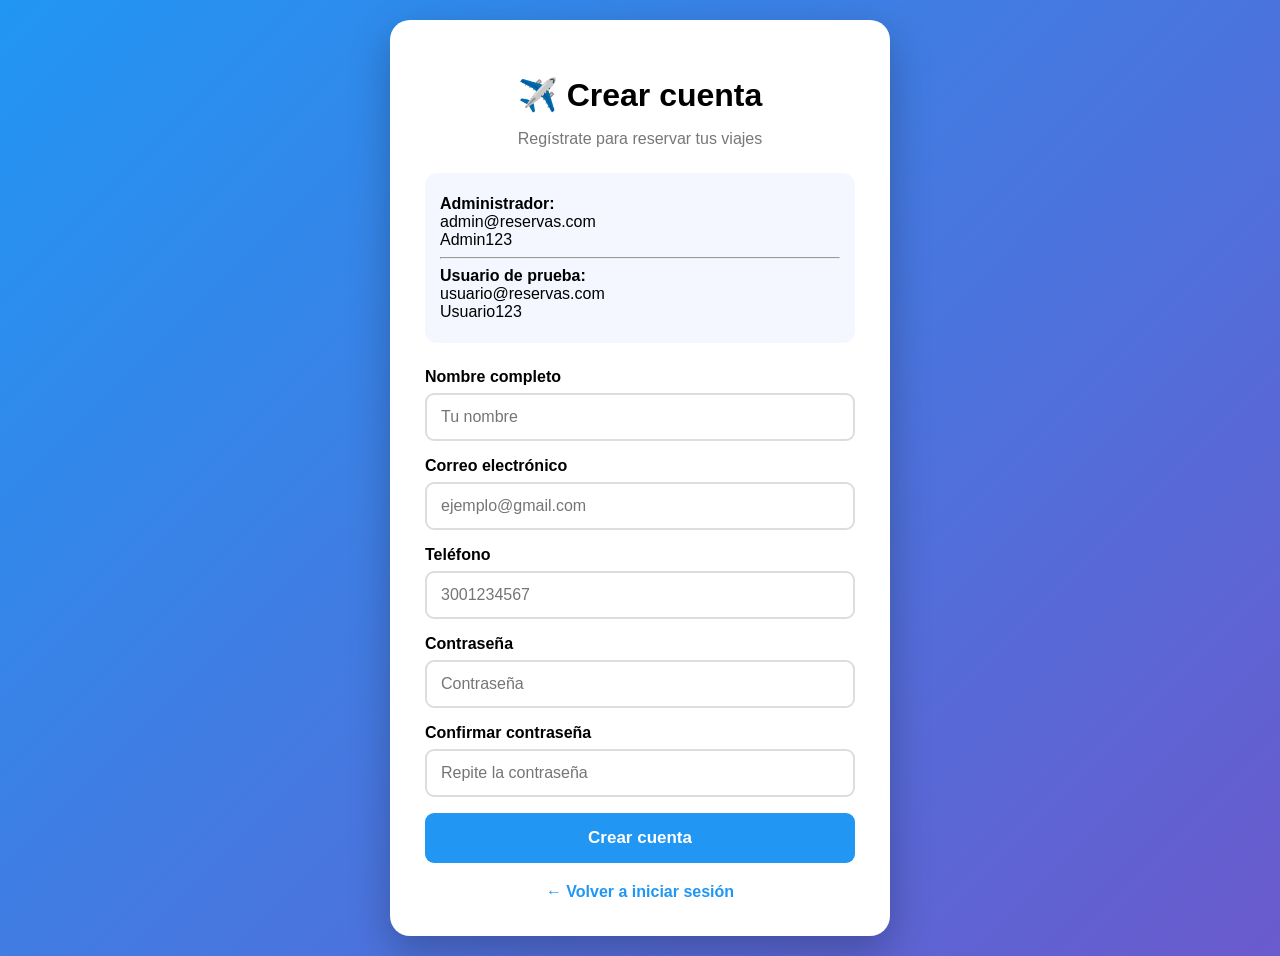
==== registro.html @ ed69d02f "Add files via upload" ====
<!DOCTYPE html>
<html lang="es">
<head>
    <meta charset="UTF-8">
    <meta name="viewport" content="width=device-width, initial-scale=1.0">
    <title>Crear cuenta</title>

    <style>
        * {
            box-sizing: border-box;
        }

        body {
            margin: 0;
            min-height: 100vh;
            font-family: Arial, sans-serif;
            background: linear-gradient(135deg, #2196f3, #6a5acd);
            display: flex;
            justify-content: center;
            align-items: center;
            padding: 20px;
        }

        .box {
            width: 100%;
            max-width: 500px;
            background: white;
            padding: 35px;
            border-radius: 20px;
            box-shadow: 0 15px 40px rgba(0,0,0,.25);
        }

        h1 {
            text-align: center;
            margin-bottom: 10px;
        }

        .subtitulo {
            text-align: center;
            color: #777;
            margin-bottom: 25px;
        }

        .campo {
            margin-bottom: 16px;
        }

        label {
            display: block;
            margin-bottom: 7px;
            font-weight: bold;
        }

        input {
            width: 100%;
            height: 48px;
            padding: 0 14px;
            border: 2px solid #ddd;
            border-radius: 9px;
            font-size: 16px;
            color: #111;
            background: white;
            outline: none;
        }

        input:focus {
            border-color: #2196f3;
        }

        button {
            width: 100%;
            height: 50px;
            border: 0;
            border-radius: 9px;
            background: #2196f3;
            color: white;
            font-size: 17px;
            font-weight: bold;
            cursor: pointer;
        }

        button:hover {
            background: #1976d2;
        }

        #mensaje {
            text-align: center;
            margin-top: 15px;
            font-weight: bold;
        }

        .volver {
            text-align: center;
            margin-top: 20px;
        }

        .volver a {
            color: #2196f3;
            text-decoration: none;
            font-weight: bold;
        }

        .cuentas {
            background: #f4f7ff;
            padding: 15px;
            border-radius: 12px;
            margin-bottom: 25px;
        }

        .cuentas p {
            margin: 7px 0;
        }
    </style>
</head>

<body>

<div class="box">

    <h1>✈️ Crear cuenta</h1>

    <p class="subtitulo">
        Regístrate para reservar tus viajes
    </p>

    <div class="cuentas">

        <p>
            <strong>Administrador:</strong><br>
            admin@reservas.com<br>
            Admin123
        </p>

        <hr>

        <p>
            <strong>Usuario de prueba:</strong><br>
            usuario@reservas.com<br>
            Usuario123
        </p>

    </div>

    <form id="registroForm">

        <div class="campo">
            <label for="nombre">Nombre completo</label>
            <input
                type="text"
                id="nombre"
                placeholder="Tu nombre"
                required
            >
        </div>

        <div class="campo">
            <label for="email">Correo electrónico</label>
            <input
                type="email"
                id="email"
                placeholder="ejemplo@gmail.com"
                required
            >
        </div>

        <div class="campo">
            <label for="telefono">Teléfono</label>
            <input
                type="tel"
                id="telefono"
                placeholder="3001234567"
                required
            >
        </div>

        <div class="campo">
            <label for="password">Contraseña</label>
            <input
                type="password"
                id="password"
                placeholder="Contraseña"
                required
            >
        </div>

        <div class="campo">
            <label for="confirmarPassword">
                Confirmar contraseña
            </label>

            <input
                type="password"
                id="confirmarPassword"
                placeholder="Repite la contraseña"
                required
            >
        </div>

        <button type="submit">
            Crear cuenta
        </button>

    </form>

    <p id="mensaje"></p>

    <div class="volver">
        <a href="index.html">
            ← Volver a iniciar sesión
        </a>
    </div>

</div>

<script src="login.js"></script>

</body>
</html>
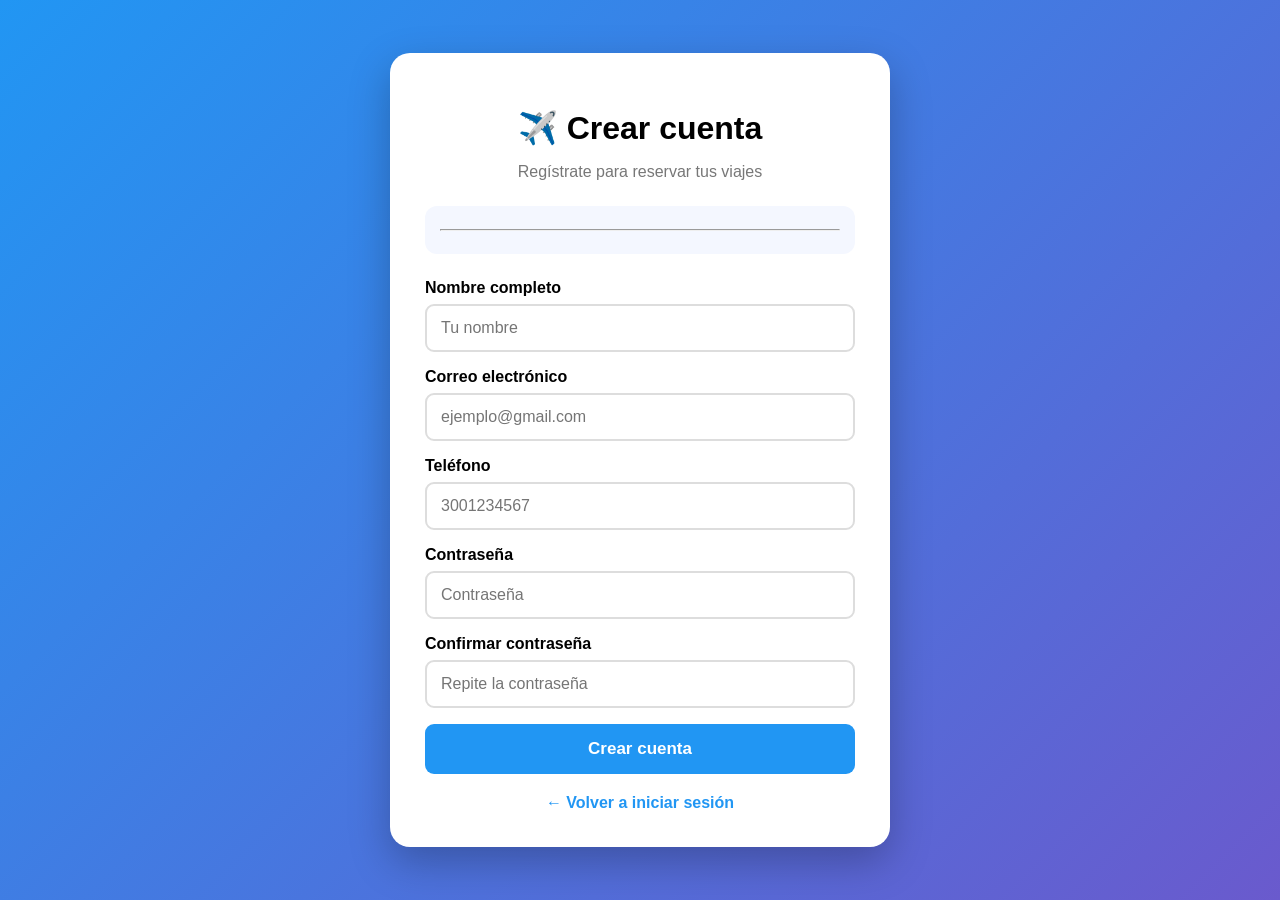
==== commit 1e364df4: "Update registro.html" ====
--- a/registro.html
+++ b/registro.html
@@ -125,19 +125,11 @@
 
     <div class="cuentas">
 
-        <p>
-            <strong>Administrador:</strong><br>
-            admin@reservas.com<br>
-            Admin123
-        </p>
+  
 
         <hr>
 
-        <p>
-            <strong>Usuario de prueba:</strong><br>
-            usuario@reservas.com<br>
-            Usuario123
-        </p>
+    
 
     </div>
 
@@ -215,4 +207,4 @@
 <script src="login.js"></script>
 
 </body>
-</html>+</html>
